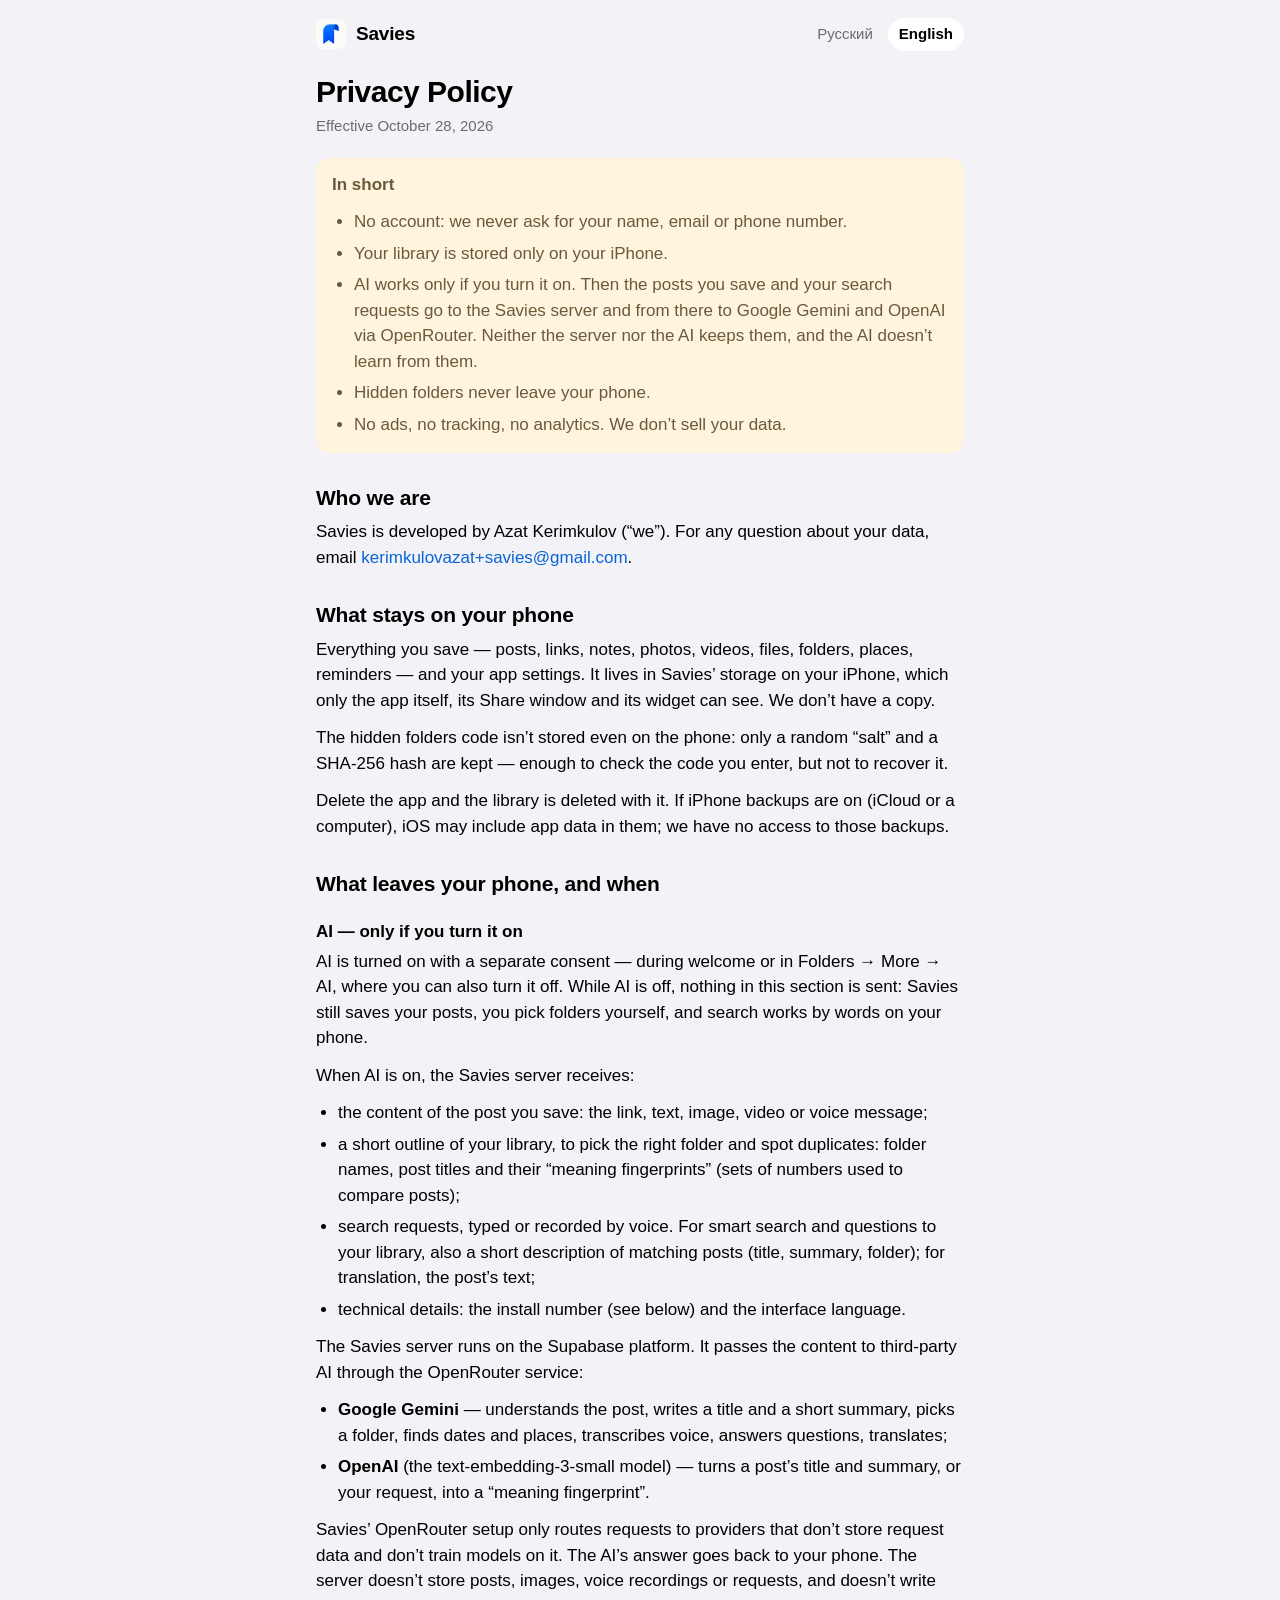
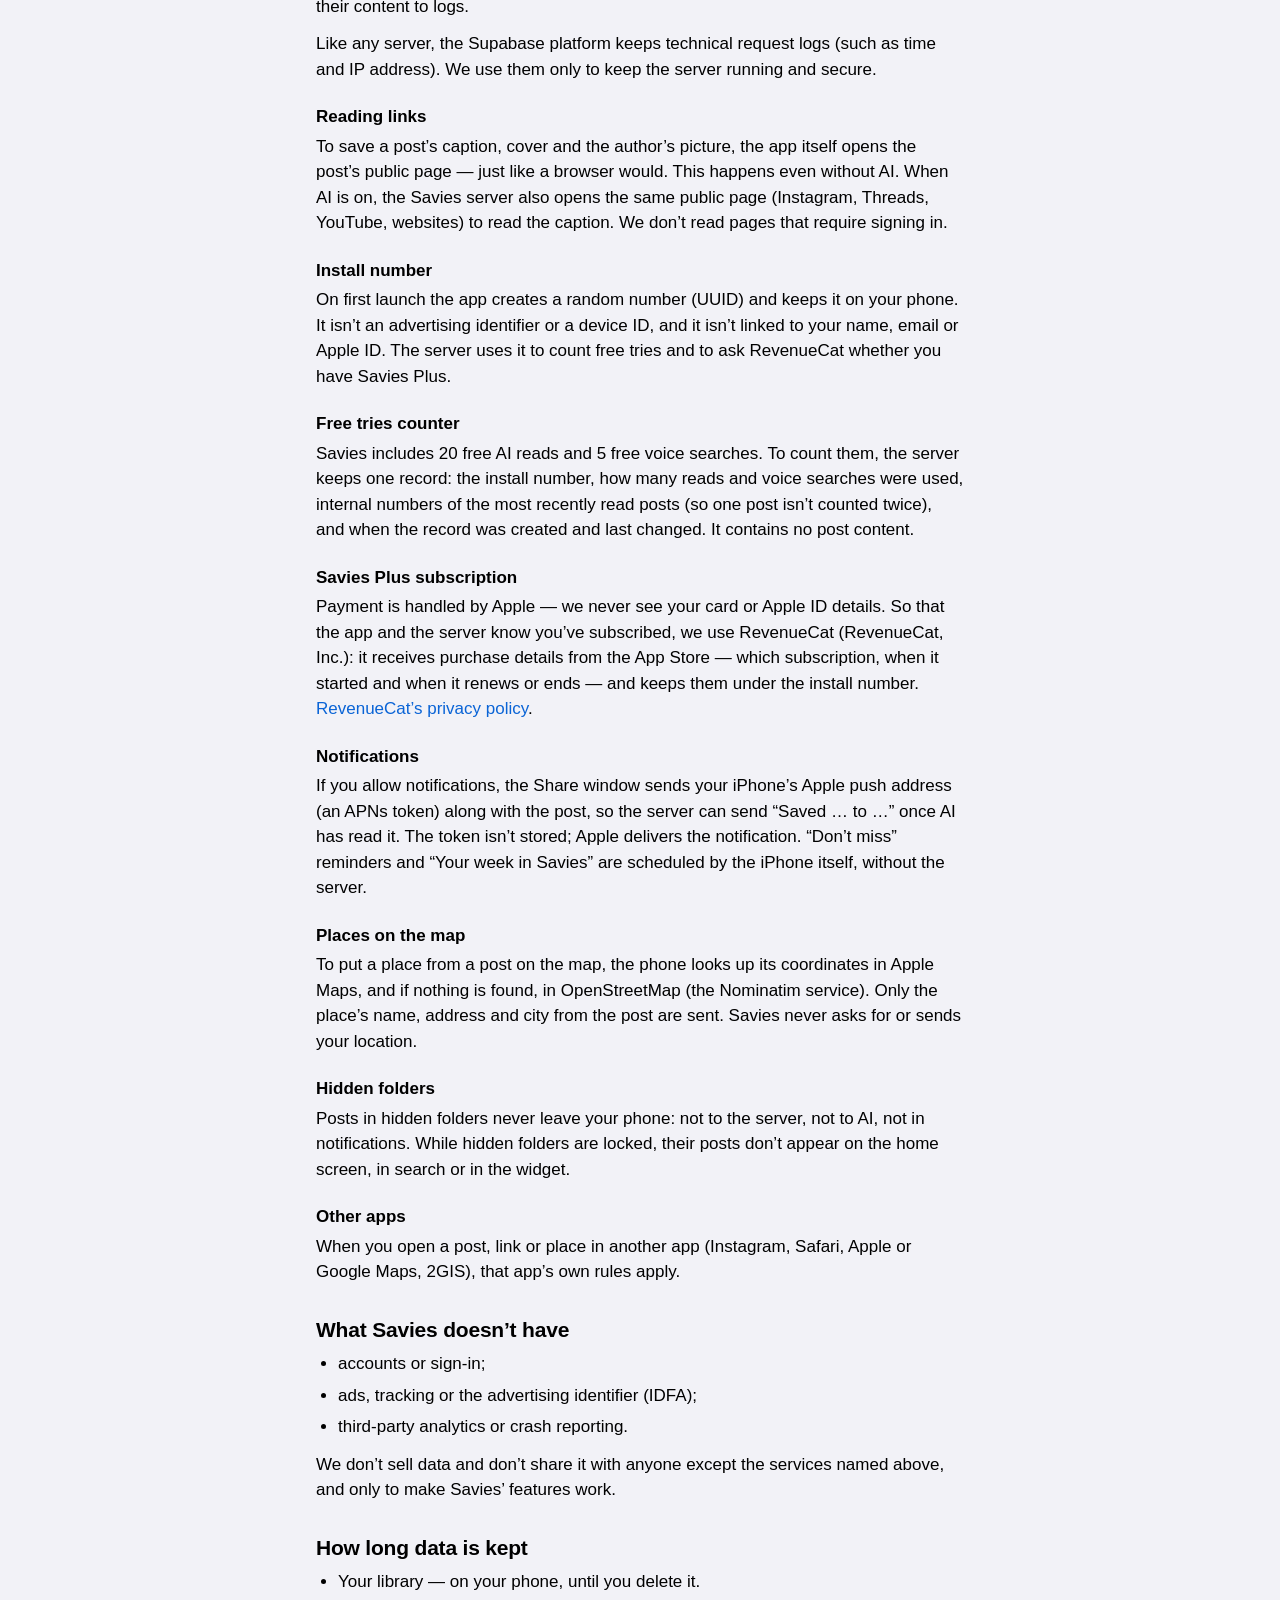
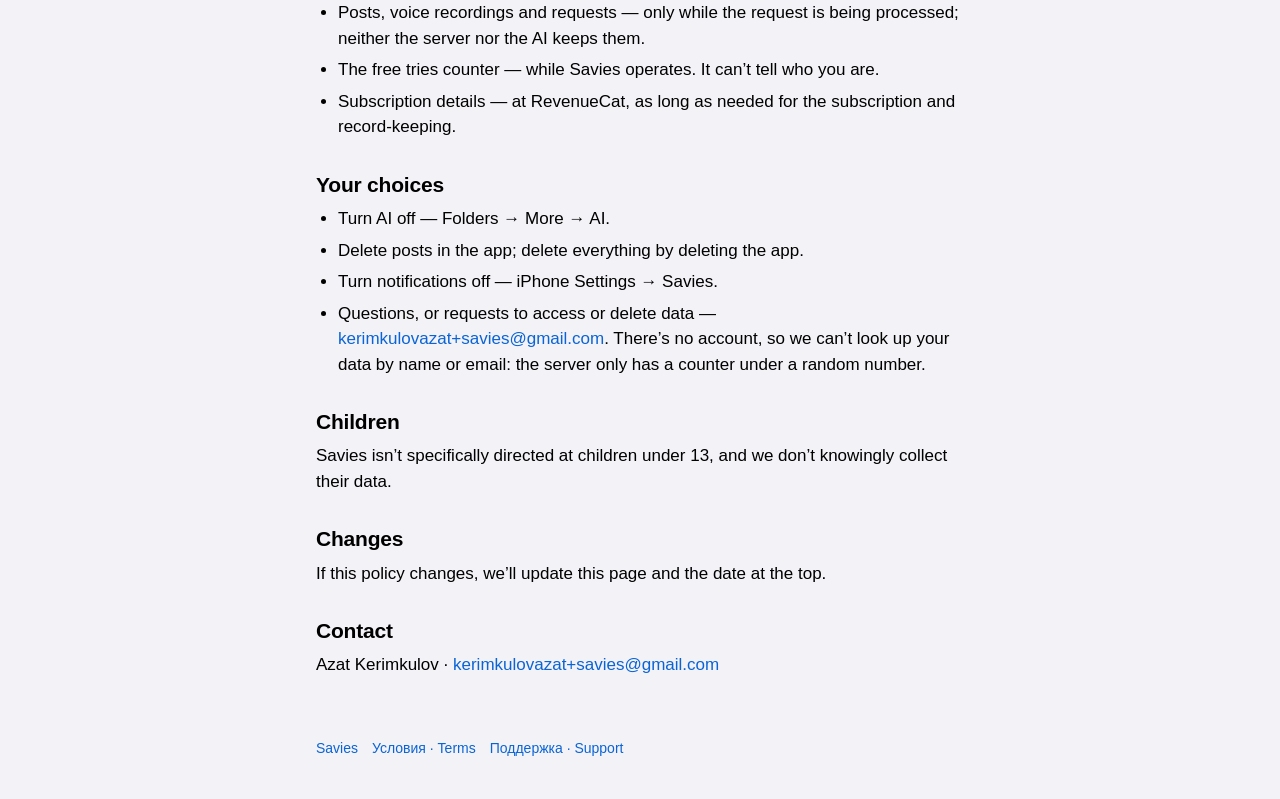
==== privacy.html @ e02dbc36 "Страницы Savies: политика конфиденциальности, условия использования, поддержка Русский и английский " ====
<!doctype html>
<html lang="ru">
<head>
<meta charset="utf-8">
<meta name="viewport" content="width=device-width, initial-scale=1, viewport-fit=cover">
<meta name="color-scheme" content="light dark">
<title>Savies — Политика конфиденциальности · Privacy Policy</title>
<meta name="description" content="Как Savies обращается с вашими данными. How Savies handles your data.">
<link rel="icon" href="icon.png">
<link rel="apple-touch-icon" href="icon.png">
<link rel="stylesheet" href="style.css">
<script>
  // Язык — как в приложении: русский для ru и языков Беларуси и Центральной Азии, остальным английский;
  // #ru или #en в адресе — выбран явно.
  (function () {
    var root = document.documentElement;
    var phone = ((navigator.languages && navigator.languages[0]) || navigator.language || '').slice(0, 2).toLowerCase();
    function pick() {
      var h = location.hash.slice(1);
      return h === 'ru' || h === 'en' ? h : ['ru', 'be', 'kk', 'ky', 'uz', 'tg'].indexOf(phone) >= 0 ? 'ru' : 'en';
    }
    function apply() { var l = pick(); root.setAttribute('data-lang', l); root.lang = l; }
    apply();
    addEventListener('hashchange', function () { apply(); scrollTo(0, 0); });
    // на соседнюю страницу — с тем же языком
    addEventListener('click', function (e) {
      var a = e.target.closest && e.target.closest('a[href*=".html"]');
      if (a) a.setAttribute('href', a.getAttribute('href').split('#')[0] + '#' + root.lang);
    });
  })();
</script>
</head>
<body>
<header class="top">
  <a class="brand" href="index.html"><img src="icon.png" alt="">Savies</a>
  <nav class="langs"><a href="#ru" data-lang="ru">Русский</a><a href="#en" data-lang="en">English</a></nav>
</header>
<main>

<article lang="ru">
  <h1>Политика конфиденциальности</h1>
  <p class="date">Действует с 28 октября 2026 г.</p>

  <div class="summary">
    <p><strong>Коротко</strong></p>
    <ul>
      <li>Аккаунта нет: мы не спрашиваем ни имени, ни почты, ни телефона.</li>
      <li>Ваша библиотека хранится только на вашем iPhone.</li>
      <li>ИИ работает, только если вы его включили. Тогда посты, которые вы сохраняете, и запросы поиска уходят на сервер Savies и оттуда — в ИИ Google Gemini и OpenAI через OpenRouter. Ни сервер, ни ИИ их не хранят, ИИ на них не учится.</li>
      <li>Скрытые папки не покидают телефон никогда.</li>
      <li>Ни рекламы, ни трекинга, ни аналитики. Мы не продаём ваши данные.</li>
    </ul>
  </div>

  <h2>Кто мы</h2>
  <p>Приложение Savies разрабатывает Azat Kerimkulov (дальше — «мы»). По любым вопросам о данных пишите на <a href="mailto:kerimkulovazat%2Bsavies@gmail.com">kerimkulovazat+savies@gmail.com</a>.</p>

  <h2>Что хранится на телефоне</h2>
  <p>Всё, что вы сохраняете, — посты, ссылки, заметки, фото, видео, файлы, папки, места, напоминания — и настройки приложения. Это лежит в памяти Savies на iPhone; её видят только само приложение, его окно «Поделиться» и виджет. Копии у нас нет.</p>
  <p>Код скрытых папок не хранится даже на телефоне: там лежит только случайная «соль» и хеш SHA-256 — по ним можно проверить введённый код, но нельзя узнать его.</p>
  <p>Удалите приложение — удалится и библиотека. Если на iPhone включены резервные копии (в iCloud или на компьютере), iOS может включать в них данные приложений; к этим копиям у нас доступа нет.</p>

  <h2>Что и когда уходит с телефона</h2>

  <h3>ИИ — только если вы его включили</h3>
  <p>ИИ включается отдельным согласием — в приветствии или в «Папки» → «Ещё» → «ИИ»; там же его можно выключить. Пока ИИ выключен, ничего из этого раздела не отправляется: Savies сохраняет посты, папки вы выбираете сами, поиск идёт по словам на телефоне.</p>
  <p>Когда ИИ включён, на сервер Savies отправляются:</p>
  <ul>
    <li>содержимое поста, который вы сохраняете: ссылка, текст, картинка, видео или голосовое сообщение;</li>
    <li>краткий срез библиотеки — чтобы выбрать подходящую папку и заметить повтор: названия папок, названия постов и их «отпечатки смысла» (наборы чисел, по которым посты сравниваются между собой);</li>
    <li>запросы поиска — текстом или записью голоса. Для умного поиска и вопросов к библиотеке — ещё краткое описание подходящих постов (название, суть, папка); для перевода — текст поста;</li>
    <li>служебное: номер установки (о нём ниже) и язык интерфейса.</li>
  </ul>
  <p>Сервер Savies работает на платформе Supabase. Он передаёт содержимое в сторонний ИИ через сервис OpenRouter:</p>
  <ul>
    <li><strong>Google Gemini</strong> — понимает пост, придумывает название и краткую суть, выбирает папку, находит даты и места, расшифровывает голос, отвечает на вопросы, переводит;</li>
    <li><strong>OpenAI</strong> (модель text-embedding-3-small) — превращает название и суть поста или ваш запрос в «отпечаток смысла».</li>
  </ul>
  <p>Для Savies в OpenRouter включено ограничение: запросы получают только провайдеры, которые не сохраняют данные запросов и не обучают на них модели. Ответ ИИ возвращается на телефон. Сервер не хранит посты, картинки, записи голоса и запросы и не пишет их содержимое в журналы.</p>
  <p>Как у любого сервера, у платформы Supabase есть технические журналы обращений (например, время и IP-адрес). Мы используем их только для того, чтобы сервер работал и был защищён.</p>

  <h3>Чтение ссылок</h3>
  <p>Чтобы сохранить подпись, обложку и аватарку автора, приложение само открывает публичную страницу поста по ссылке — так же, как это сделал бы браузер. Это происходит и без ИИ. Когда ИИ включён, ту же публичную страницу (Instagram, Threads, YouTube, сайты) открывает и сервер Savies, чтобы прочитать подпись. Закрытые страницы, требующие входа, мы не читаем.</p>

  <h3>Номер установки</h3>
  <p>При первом запуске приложение создаёт случайный номер (UUID) и хранит его на телефоне. Это не рекламный идентификатор и не номер устройства; он не связан с вашим именем, почтой или Apple ID. По нему сервер считает бесплатные пробы и узнаёт у RevenueCat, есть ли у вас Savies Plus.</p>

  <h3>Счётчик бесплатных проб</h3>
  <p>Бесплатно доступны 20 разборов ИИ и 5 голосовых поисков. Чтобы их считать, сервер хранит одну запись: номер установки, сколько разборов и голосовых поисков потрачено, внутренние номера последних разобранных постов (чтобы не засчитать один пост дважды) и время создания и последнего изменения записи. Содержимого постов там нет.</p>

  <h3>Подписка Savies Plus</h3>
  <p>Оплату проводит Apple — данные вашей карты и Apple ID нам не видны. Чтобы приложение и сервер знали, что подписка оформлена, мы используем сервис RevenueCat (RevenueCat, Inc.): он получает от App Store сведения о покупке — какая подписка, когда оформлена, до какого числа действует — и хранит их под номером установки. <a href="https://www.revenuecat.com/privacy">Политика RevenueCat</a>.</p>

  <h3>Уведомления</h3>
  <p>Если вы разрешили уведомления, окно «Поделиться» отправляет вместе с постом адрес вашего iPhone для уведомлений Apple (токен APNs) — чтобы сервер прислал «Сохранил&nbsp;…&nbsp;в&nbsp;…», когда ИИ разберёт пост. Токен не хранится; уведомление доставляет Apple. Напоминания «Не пропустить» и «Неделя в Savies» ставит сам iPhone, без сервера.</p>

  <h3>Места на карте</h3>
  <p>Чтобы поставить место из поста на карту, телефон ищет его координаты в Apple Картах, а если там не нашлось — в OpenStreetMap (сервис Nominatim). Уходит только название места, адрес и город из поста. Ваше местоположение Savies не запрашивает и не отправляет.</p>

  <h3>Скрытые папки</h3>
  <p>Посты из скрытых папок не уходят с телефона никогда: ни на сервер, ни в ИИ, ни в уведомления. Пока скрытые папки закрыты, их посты не видны на главной, в поиске и в виджете.</p>

  <h3>Другие приложения</h3>
  <p>Когда вы открываете пост, ссылку или место в другом приложении (Instagram, Safari, Apple или Google Карты, 2ГИС), дальше действуют правила этого приложения.</p>

  <h2>Чего в Savies нет</h2>
  <ul>
    <li>аккаунтов и входа;</li>
    <li>рекламы, трекинга и рекламного идентификатора (IDFA);</li>
    <li>сторонней аналитики и сбора отчётов о сбоях.</li>
  </ul>
  <p>Мы не продаём данные и не передаём их никому, кроме сервисов, названных выше, и только для работы функций Savies.</p>

  <h2>Сколько хранится</h2>
  <ul>
    <li>Библиотека — на вашем телефоне, пока вы её не удалите.</li>
    <li>Посты, записи голоса и запросы — только пока обрабатывается запрос; ни сервер, ни ИИ их не сохраняют.</li>
    <li>Счётчик проб — пока работает Savies. По нему нельзя понять, кто вы.</li>
    <li>Сведения о подписке — в RevenueCat, пока они нужны для подписки и учёта.</li>
  </ul>

  <h2>Ваш выбор</h2>
  <ul>
    <li>Выключить ИИ — «Папки» → «Ещё» → «ИИ».</li>
    <li>Удалить посты — в приложении; удалить всё — удалить приложение.</li>
    <li>Отказаться от уведомлений — в «Настройках» iPhone → Savies.</li>
    <li>Вопросы, запросы на доступ к данным или их удаление — на <a href="mailto:kerimkulovazat%2Bsavies@gmail.com">kerimkulovazat+savies@gmail.com</a>. Аккаунта нет, поэтому найти ваши данные по имени или почте мы не можем: на сервере есть только счётчик под случайным номером.</li>
  </ul>

  <h2>Дети</h2>
  <p>Savies не предназначен специально для детей младше 13 лет, и мы сознательно не собираем их данные.</p>

  <h2>Изменения</h2>
  <p>Если политика изменится, мы обновим эту страницу и дату в её начале.</p>

  <h2>Контакты</h2>
  <p>Azat Kerimkulov · <a href="mailto:kerimkulovazat%2Bsavies@gmail.com">kerimkulovazat+savies@gmail.com</a></p>
</article>

<article lang="en">
  <h1>Privacy Policy</h1>
  <p class="date">Effective October 28, 2026</p>

  <div class="summary">
    <p><strong>In short</strong></p>
    <ul>
      <li>No account: we never ask for your name, email or phone number.</li>
      <li>Your library is stored only on your iPhone.</li>
      <li>AI works only if you turn it on. Then the posts you save and your search requests go to the Savies server and from there to Google Gemini and OpenAI via OpenRouter. Neither the server nor the AI keeps them, and the AI doesn’t learn from them.</li>
      <li>Hidden folders never leave your phone.</li>
      <li>No ads, no tracking, no analytics. We don’t sell your data.</li>
    </ul>
  </div>

  <h2>Who we are</h2>
  <p>Savies is developed by Azat Kerimkulov (“we”). For any question about your data, email <a href="mailto:kerimkulovazat%2Bsavies@gmail.com">kerimkulovazat+savies@gmail.com</a>.</p>

  <h2>What stays on your phone</h2>
  <p>Everything you save — posts, links, notes, photos, videos, files, folders, places, reminders — and your app settings. It lives in Savies’ storage on your iPhone, which only the app itself, its Share window and its widget can see. We don’t have a copy.</p>
  <p>The hidden folders code isn’t stored even on the phone: only a random “salt” and a SHA-256 hash are kept — enough to check the code you enter, but not to recover it.</p>
  <p>Delete the app and the library is deleted with it. If iPhone backups are on (iCloud or a computer), iOS may include app data in them; we have no access to those backups.</p>

  <h2>What leaves your phone, and when</h2>

  <h3>AI — only if you turn it on</h3>
  <p>AI is turned on with a separate consent — during welcome or in Folders → More → AI, where you can also turn it off. While AI is off, nothing in this section is sent: Savies still saves your posts, you pick folders yourself, and search works by words on your phone.</p>
  <p>When AI is on, the Savies server receives:</p>
  <ul>
    <li>the content of the post you save: the link, text, image, video or voice message;</li>
    <li>a short outline of your library, to pick the right folder and spot duplicates: folder names, post titles and their “meaning fingerprints” (sets of numbers used to compare posts);</li>
    <li>search requests, typed or recorded by voice. For smart search and questions to your library, also a short description of matching posts (title, summary, folder); for translation, the post’s text;</li>
    <li>technical details: the install number (see below) and the interface language.</li>
  </ul>
  <p>The Savies server runs on the Supabase platform. It passes the content to third-party AI through the OpenRouter service:</p>
  <ul>
    <li><strong>Google Gemini</strong> — understands the post, writes a title and a short summary, picks a folder, finds dates and places, transcribes voice, answers questions, translates;</li>
    <li><strong>OpenAI</strong> (the text-embedding-3-small model) — turns a post’s title and summary, or your request, into a “meaning fingerprint”.</li>
  </ul>
  <p>Savies’ OpenRouter setup only routes requests to providers that don’t store request data and don’t train models on it. The AI’s answer goes back to your phone. The server doesn’t store posts, images, voice recordings or requests, and doesn’t write their content to logs.</p>
  <p>Like any server, the Supabase platform keeps technical request logs (such as time and IP address). We use them only to keep the server running and secure.</p>

  <h3>Reading links</h3>
  <p>To save a post’s caption, cover and the author’s picture, the app itself opens the post’s public page — just like a browser would. This happens even without AI. When AI is on, the Savies server also opens the same public page (Instagram, Threads, YouTube, websites) to read the caption. We don’t read pages that require signing in.</p>

  <h3>Install number</h3>
  <p>On first launch the app creates a random number (UUID) and keeps it on your phone. It isn’t an advertising identifier or a device ID, and it isn’t linked to your name, email or Apple ID. The server uses it to count free tries and to ask RevenueCat whether you have Savies Plus.</p>

  <h3>Free tries counter</h3>
  <p>Savies includes 20 free AI reads and 5 free voice searches. To count them, the server keeps one record: the install number, how many reads and voice searches were used, internal numbers of the most recently read posts (so one post isn’t counted twice), and when the record was created and last changed. It contains no post content.</p>

  <h3>Savies Plus subscription</h3>
  <p>Payment is handled by Apple — we never see your card or Apple ID details. So that the app and the server know you’ve subscribed, we use RevenueCat (RevenueCat, Inc.): it receives purchase details from the App Store — which subscription, when it started and when it renews or ends — and keeps them under the install number. <a href="https://www.revenuecat.com/privacy">RevenueCat’s privacy policy</a>.</p>

  <h3>Notifications</h3>
  <p>If you allow notifications, the Share window sends your iPhone’s Apple push address (an APNs token) along with the post, so the server can send “Saved&nbsp;…&nbsp;to&nbsp;…” once AI has read it. The token isn’t stored; Apple delivers the notification. “Don’t miss” reminders and “Your week in Savies” are scheduled by the iPhone itself, without the server.</p>

  <h3>Places on the map</h3>
  <p>To put a place from a post on the map, the phone looks up its coordinates in Apple Maps, and if nothing is found, in OpenStreetMap (the Nominatim service). Only the place’s name, address and city from the post are sent. Savies never asks for or sends your location.</p>

  <h3>Hidden folders</h3>
  <p>Posts in hidden folders never leave your phone: not to the server, not to AI, not in notifications. While hidden folders are locked, their posts don’t appear on the home screen, in search or in the widget.</p>

  <h3>Other apps</h3>
  <p>When you open a post, link or place in another app (Instagram, Safari, Apple or Google Maps, 2GIS), that app’s own rules apply.</p>

  <h2>What Savies doesn’t have</h2>
  <ul>
    <li>accounts or sign-in;</li>
    <li>ads, tracking or the advertising identifier (IDFA);</li>
    <li>third-party analytics or crash reporting.</li>
  </ul>
  <p>We don’t sell data and don’t share it with anyone except the services named above, and only to make Savies’ features work.</p>

  <h2>How long data is kept</h2>
  <ul>
    <li>Your library — on your phone, until you delete it.</li>
    <li>Posts, voice recordings and requests — only while the request is being processed; neither the server nor the AI keeps them.</li>
    <li>The free tries counter — while Savies operates. It can’t tell who you are.</li>
    <li>Subscription details — at RevenueCat, as long as needed for the subscription and record-keeping.</li>
  </ul>

  <h2>Your choices</h2>
  <ul>
    <li>Turn AI off — Folders → More → AI.</li>
    <li>Delete posts in the app; delete everything by deleting the app.</li>
    <li>Turn notifications off — iPhone Settings → Savies.</li>
    <li>Questions, or requests to access or delete data — <a href="mailto:kerimkulovazat%2Bsavies@gmail.com">kerimkulovazat+savies@gmail.com</a>. There’s no account, so we can’t look up your data by name or email: the server only has a counter under a random number.</li>
  </ul>

  <h2>Children</h2>
  <p>Savies isn’t specifically directed at children under 13, and we don’t knowingly collect their data.</p>

  <h2>Changes</h2>
  <p>If this policy changes, we’ll update this page and the date at the top.</p>

  <h2>Contact</h2>
  <p>Azat Kerimkulov · <a href="mailto:kerimkulovazat%2Bsavies@gmail.com">kerimkulovazat+savies@gmail.com</a></p>
</article>

</main>
<footer>
  <a href="index.html">Savies</a><a href="terms.html">Условия · Terms</a><a href="support.html">Поддержка · Support</a>
</footer>
</body>
</html>
---- style.css ----
/* Страницы Savies: политика, условия, поддержка. Цвета — как в приложении (lib/ui/theme.dart),
   тема — по системе, ширина — под телефон. Без внешних шрифтов и скриптов. */
:root {
  color-scheme: light dark;
  --bg: #F2F2F7;
  --card: #FFFFFF;
  --text: #000000;
  --secondary: #6C6C70;
  --separator: #E5E5EA;
  --accent: #0A64D6;
  --warm: #FFF4DE;
  --warm-text: #6B5A3A;
}

@media (prefers-color-scheme: dark) {
  :root {
    --bg: #18191B;
    --card: #242528;
    --text: #F2F2F3;
    --secondary: #9C9EA3;
    --separator: #3A3C40;
    --accent: #4C9BFF;
    --warm: #3A3122;
    --warm-text: #E6CFA2;
  }
}

* { box-sizing: border-box; }

html { -webkit-text-size-adjust: 100%; }

body {
  margin: 0;
  background: var(--bg);
  color: var(--text);
  font: 17px/1.5 -apple-system, BlinkMacSystemFont, "SF Pro Text", "Segoe UI", Roboto, "Helvetica Neue", Arial, sans-serif;
  padding: env(safe-area-inset-top) env(safe-area-inset-right) env(safe-area-inset-bottom) env(safe-area-inset-left);
}

a { color: var(--accent); text-decoration: none; }
a:hover { text-decoration: underline; }

.top {
  max-width: 680px;
  margin: 0 auto;
  padding: 18px 16px 6px;
  display: flex;
  align-items: center;
  justify-content: space-between;
  gap: 12px;
}

.brand {
  display: flex;
  align-items: center;
  gap: 10px;
  color: var(--text);
  font-weight: 700;
  font-size: 19px;
  letter-spacing: -0.2px;
}
.brand:hover { text-decoration: none; }
.brand img { width: 30px; height: 30px; border-radius: 7px; }

.langs { display: flex; gap: 4px; font-size: 15px; }
.langs a {
  padding: 5px 11px;
  border-radius: 999px;
  color: var(--secondary);
}
.langs a:hover { text-decoration: none; }
html[data-lang="ru"] .langs a[data-lang="ru"],
html[data-lang="en"] .langs a[data-lang="en"] {
  background: var(--card);
  color: var(--text);
  font-weight: 600;
}

/* язык выбирает скрипт в <head> (как в приложении — по языку телефона); без скрипта видны оба */
html[data-lang="ru"] article[lang="en"],
html[data-lang="en"] article[lang="ru"] { display: none; }

main {
  max-width: 680px;
  margin: 0 auto;
  padding: 0 16px 48px;
}

article + article {
  margin-top: 40px;
  padding-top: 24px;
  border-top: 1px solid var(--separator);
}
html[data-lang] article + article { margin-top: 0; padding-top: 0; border-top: 0; }

h1 {
  font-size: 30px;
  line-height: 1.15;
  letter-spacing: -0.5px;
  margin: 18px 0 6px;
}

h2 {
  font-size: 21px;
  line-height: 1.25;
  letter-spacing: -0.2px;
  margin: 32px 0 8px;
}

h3 {
  font-size: 17px;
  margin: 22px 0 4px;
}

p, ul, ol { margin: 0 0 12px; }
ul, ol { padding-left: 22px; }
li { margin-bottom: 6px; }

.date { color: var(--secondary); font-size: 15px; margin-bottom: 20px; }

.summary {
  background: var(--warm);
  color: var(--warm-text);
  border-radius: 14px;
  padding: 14px 16px 4px;
  margin: 16px 0 8px;
}
.summary strong { color: inherit; }

.card {
  background: var(--card);
  border-radius: 14px;
  padding: 4px 16px;
  margin: 12px 0;
}

details {
  border-bottom: 1px solid var(--separator);
  padding: 12px 0;
}
details:last-child { border-bottom: 0; }
summary {
  cursor: pointer;
  font-weight: 600;
  list-style: none;
}
summary::-webkit-details-marker { display: none; }
summary::after { content: "+"; float: right; color: var(--secondary); font-weight: 400; }
details[open] summary::after { content: "−"; }
details > :not(summary) { margin-top: 8px; }

.links { list-style: none; padding: 0; }
.links li { margin: 0; border-bottom: 1px solid var(--separator); }
.links li:last-child { border-bottom: 0; }
.links a { display: block; padding: 14px 0; font-size: 18px; }
.links small { display: block; color: var(--secondary); font-size: 14px; margin-top: 2px; }

code {
  font: 0.9em ui-monospace, SFMono-Regular, Menlo, monospace;
  background: var(--card);
  border-radius: 5px;
  padding: 1px 5px;
}

.muted { color: var(--secondary); font-size: 15px; }

footer {
  max-width: 680px;
  margin: 0 auto;
  padding: 0 16px 40px;
  color: var(--secondary);
  font-size: 14px;
}
footer a { margin-right: 14px; }
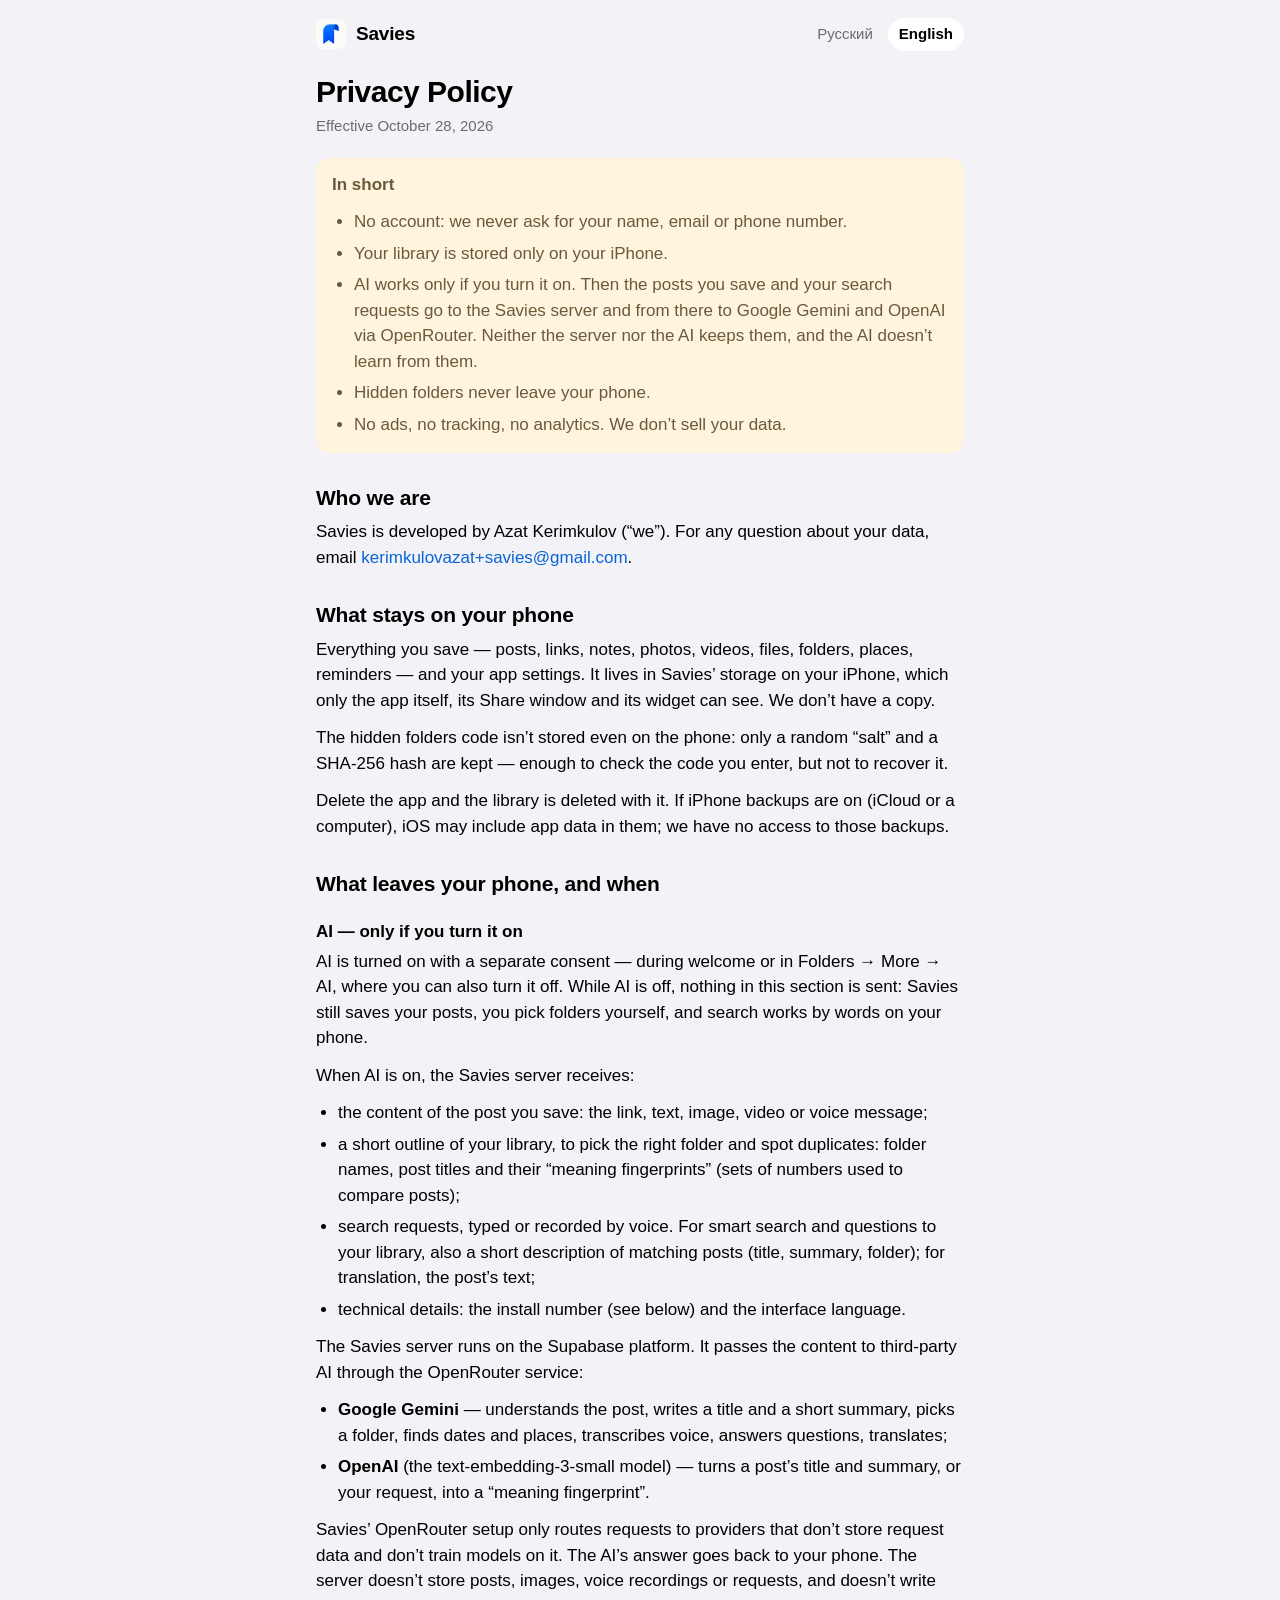
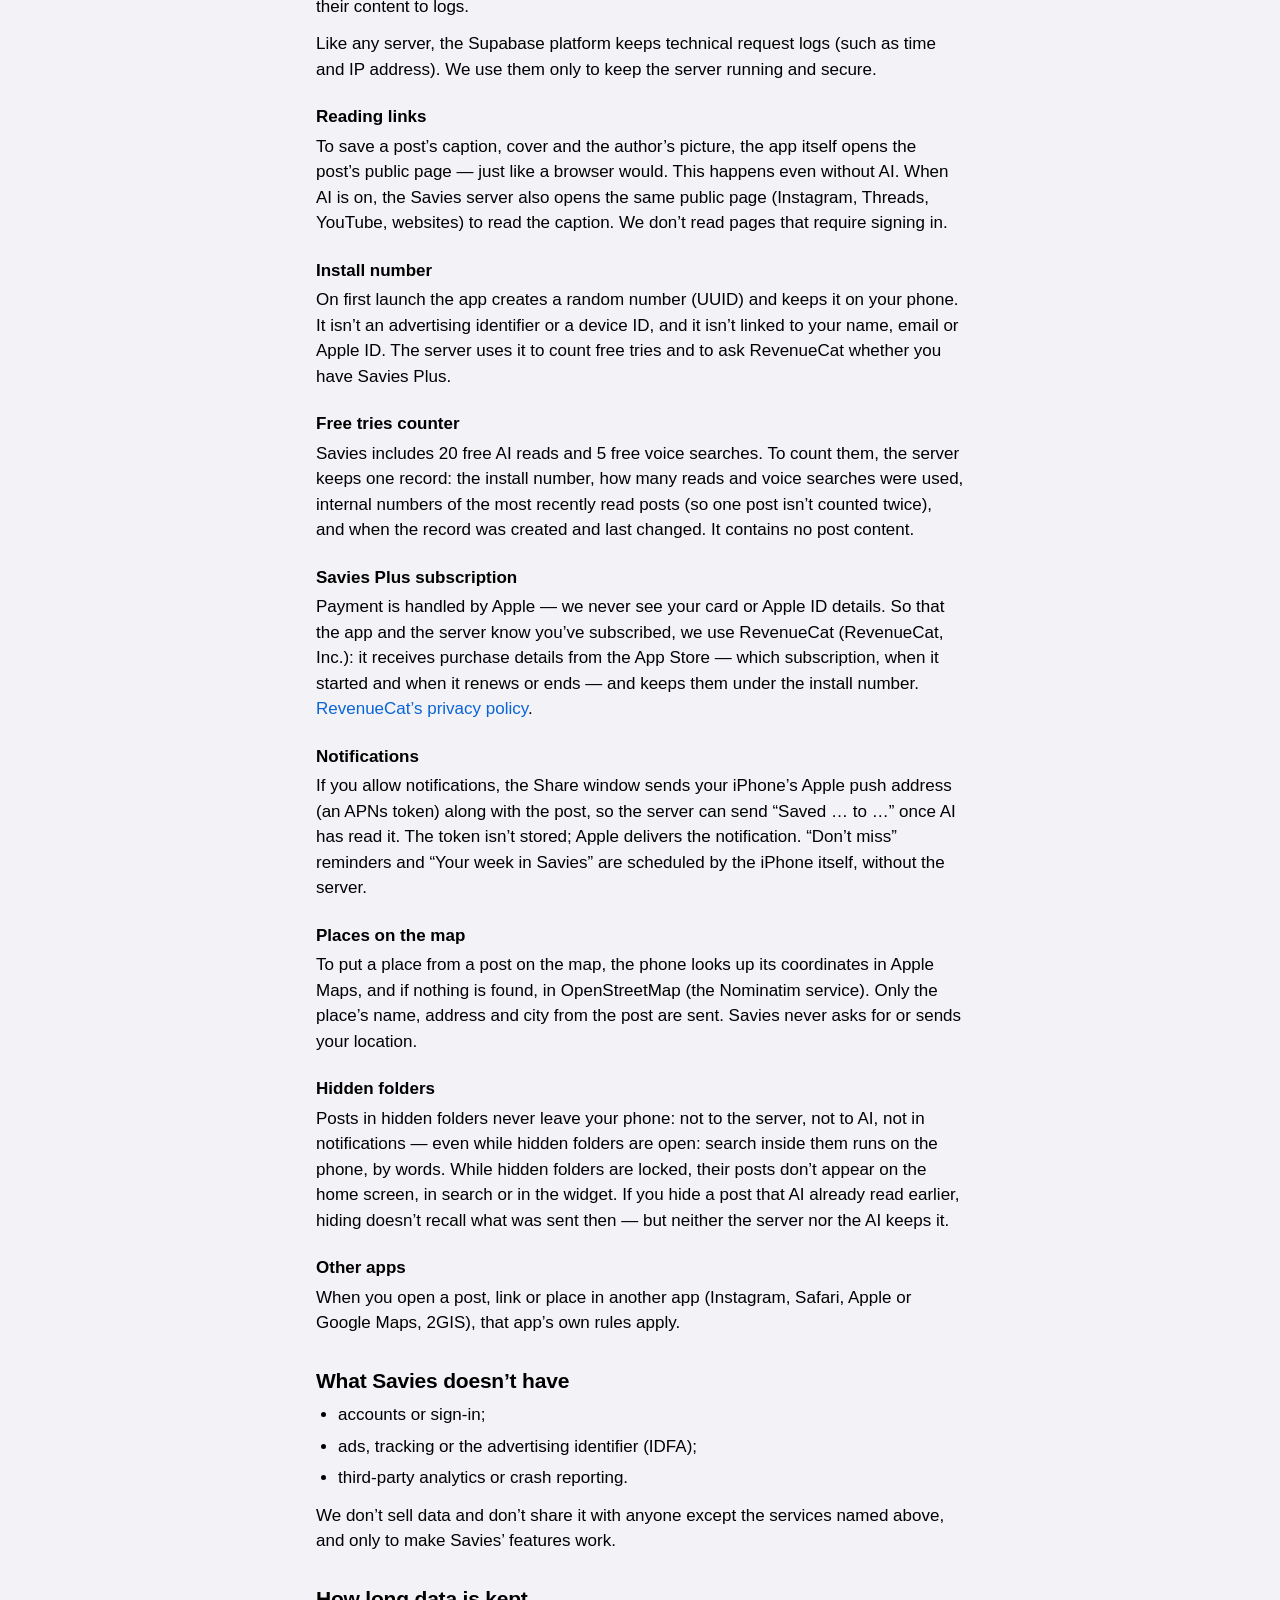
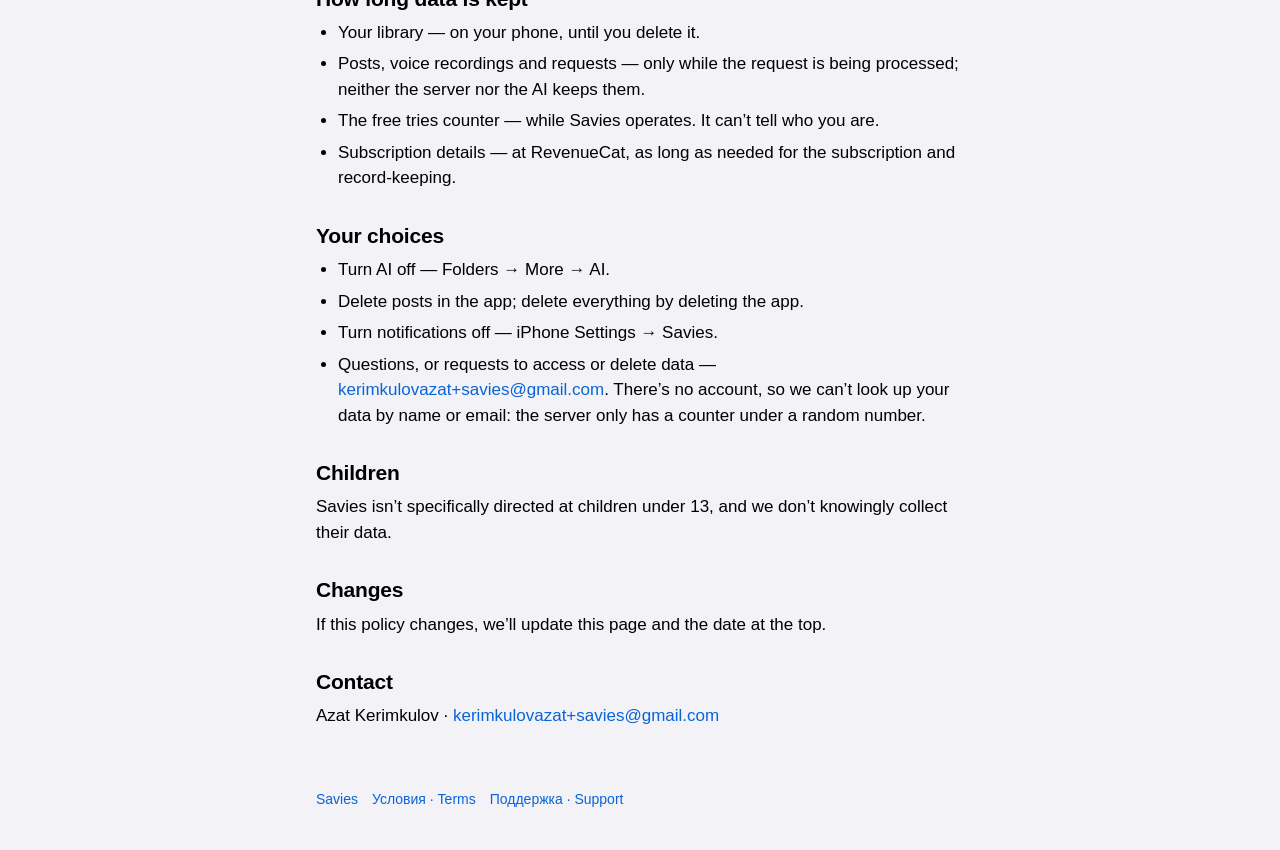
==== commit 90c79ad3: "Политика: скрытые папки не уходят в ИИ и открытыми; скрытие не отзывает отправленное раньше Co-Autho" ====
--- a/privacy.html
+++ b/privacy.html
@@ -98,7 +98,7 @@
   <p>Чтобы поставить место из поста на карту, телефон ищет его координаты в Apple Картах, а если там не нашлось — в OpenStreetMap (сервис Nominatim). Уходит только название места, адрес и город из поста. Ваше местоположение Savies не запрашивает и не отправляет.</p>
 
   <h3>Скрытые папки</h3>
-  <p>Посты из скрытых папок не уходят с телефона никогда: ни на сервер, ни в ИИ, ни в уведомления. Пока скрытые папки закрыты, их посты не видны на главной, в поиске и в виджете.</p>
+  <p>Посты из скрытых папок не уходят с телефона никогда: ни на сервер, ни в ИИ, ни в уведомления — и когда скрытые папки открыты, тоже: поиск внутри них идёт по словам на телефоне. Пока скрытые папки закрыты, их посты не видны на главной, в поиске и в виджете. Если вы скрываете пост, который раньше уже разбирал ИИ, скрытие не отзывает то, что ушло тогда, — но ни сервер, ни ИИ этого и не хранят.</p>
 
   <h3>Другие приложения</h3>
   <p>Когда вы открываете пост, ссылку или место в другом приложении (Instagram, Safari, Apple или Google Карты, 2ГИС), дальше действуют правила этого приложения.</p>
@@ -198,7 +198,7 @@
   <p>To put a place from a post on the map, the phone looks up its coordinates in Apple Maps, and if nothing is found, in OpenStreetMap (the Nominatim service). Only the place’s name, address and city from the post are sent. Savies never asks for or sends your location.</p>
 
   <h3>Hidden folders</h3>
-  <p>Posts in hidden folders never leave your phone: not to the server, not to AI, not in notifications. While hidden folders are locked, their posts don’t appear on the home screen, in search or in the widget.</p>
+  <p>Posts in hidden folders never leave your phone: not to the server, not to AI, not in notifications — even while hidden folders are open: search inside them runs on the phone, by words. While hidden folders are locked, their posts don’t appear on the home screen, in search or in the widget. If you hide a post that AI already read earlier, hiding doesn’t recall what was sent then — but neither the server nor the AI keeps it.</p>
 
   <h3>Other apps</h3>
   <p>When you open a post, link or place in another app (Instagram, Safari, Apple or Google Maps, 2GIS), that app’s own rules apply.</p>
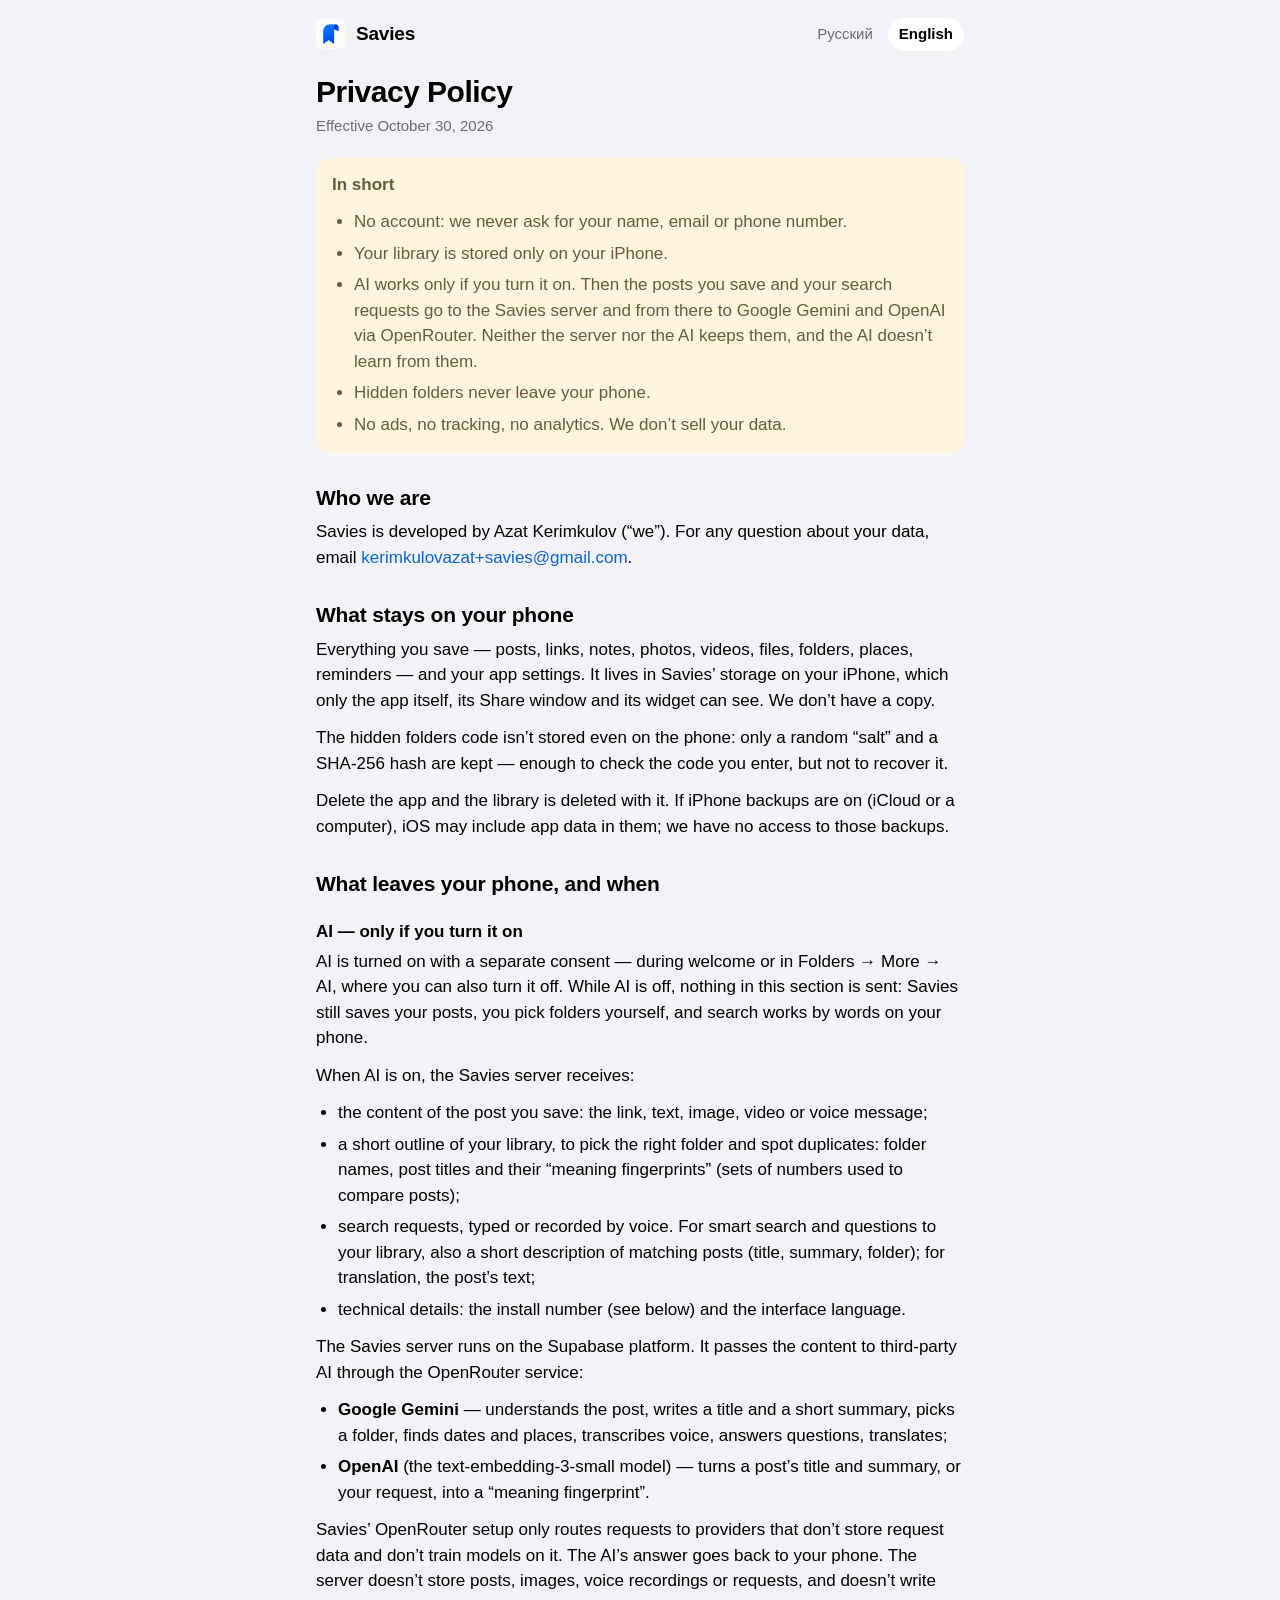
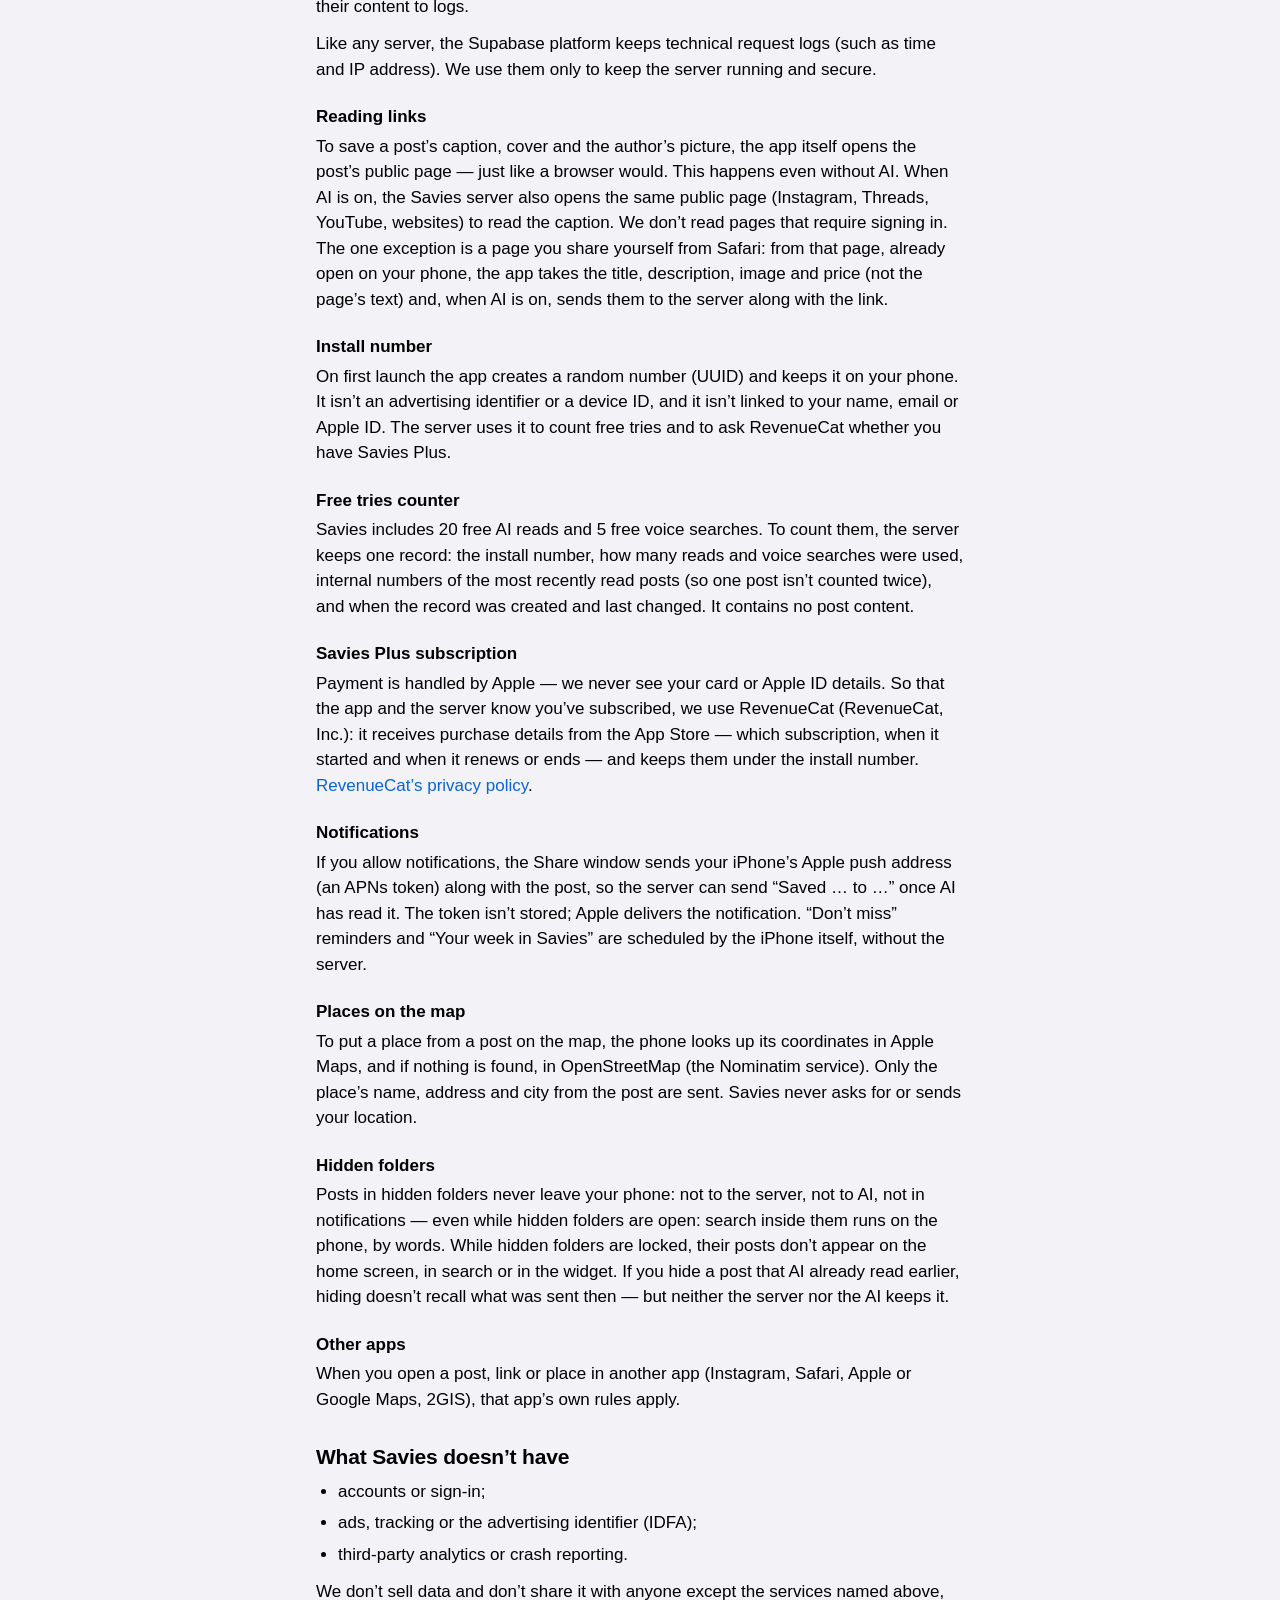
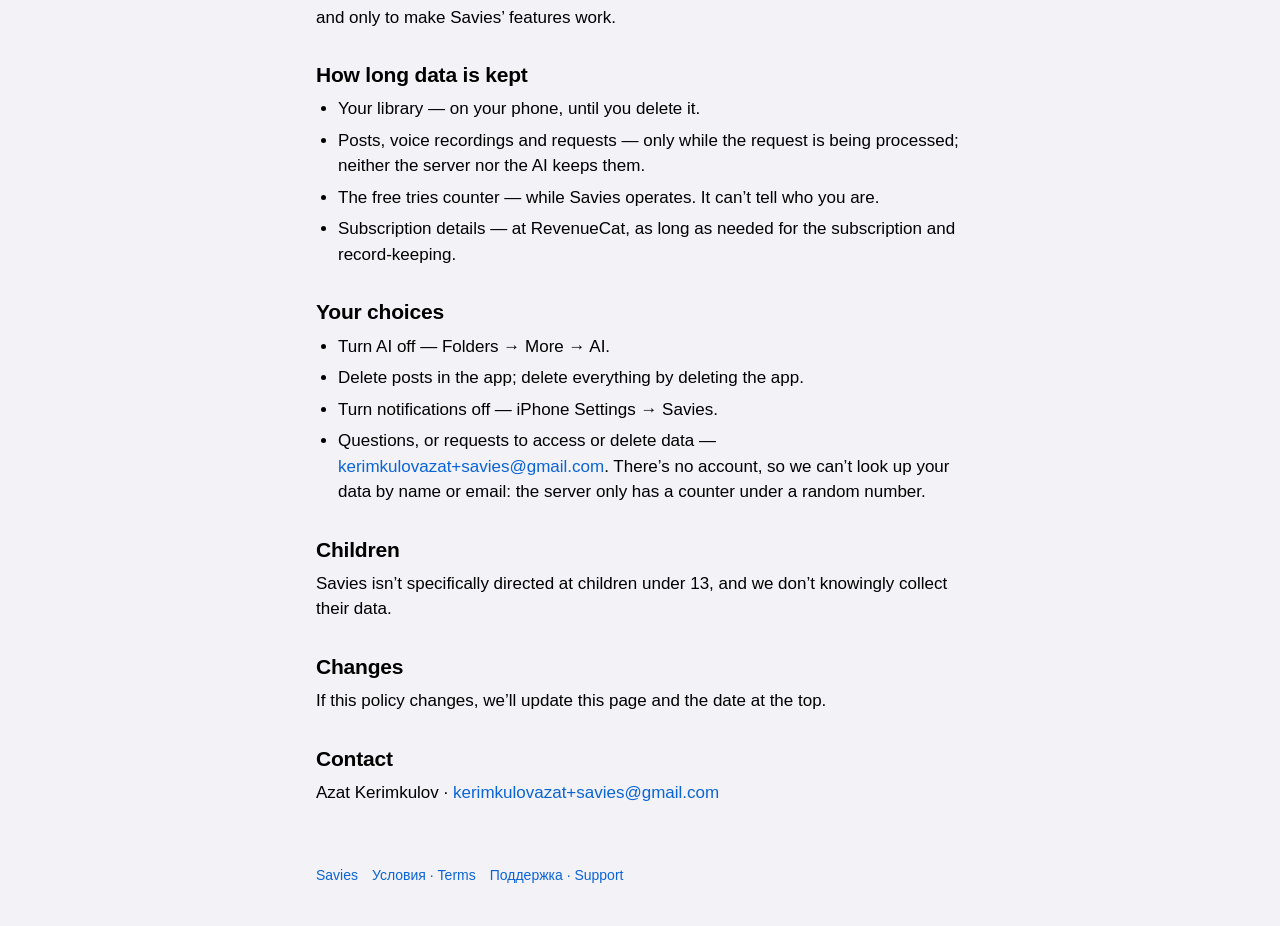
==== commit 97cabcb1: "Политика: что берём со страницы при «Поделиться» из Safari Co-Authored-By: Claude Opus 5.5 <noreply@" ====
--- a/privacy.html
+++ b/privacy.html
@@ -39,7 +39,7 @@
 
 <article lang="ru">
   <h1>Политика конфиденциальности</h1>
-  <p class="date">Действует с 28 октября 2026 г.</p>
+  <p class="date">Действует с 30 октября 2026 г.</p>
 
   <div class="summary">
     <p><strong>Коротко</strong></p>
@@ -80,7 +80,7 @@
   <p>Как у любого сервера, у платформы Supabase есть технические журналы обращений (например, время и IP-адрес). Мы используем их только для того, чтобы сервер работал и был защищён.</p>
 
   <h3>Чтение ссылок</h3>
-  <p>Чтобы сохранить подпись, обложку и аватарку автора, приложение само открывает публичную страницу поста по ссылке — так же, как это сделал бы браузер. Это происходит и без ИИ. Когда ИИ включён, ту же публичную страницу (Instagram, Threads, YouTube, сайты) открывает и сервер Savies, чтобы прочитать подпись. Закрытые страницы, требующие входа, мы не читаем.</p>
+  <p>Чтобы сохранить подпись, обложку и аватарку автора, приложение само открывает публичную страницу поста по ссылке — так же, как это сделал бы браузер. Это происходит и без ИИ. Когда ИИ включён, ту же публичную страницу (Instagram, Threads, YouTube, сайты) открывает и сервер Savies, чтобы прочитать подпись. Закрытые страницы, требующие входа, мы не читаем. Исключение — страница, которой вы сами поделились из Safari: с неё, уже открытой у вас, приложение берёт название, описание, картинку и цену (сам текст страницы не читаем) и, если ИИ включён, передаёт их на сервер вместе со ссылкой.</p>
 
   <h3>Номер установки</h3>
   <p>При первом запуске приложение создаёт случайный номер (UUID) и хранит его на телефоне. Это не рекламный идентификатор и не номер устройства; он не связан с вашим именем, почтой или Apple ID. По нему сервер считает бесплатные пробы и узнаёт у RevenueCat, есть ли у вас Savies Plus.</p>
@@ -139,7 +139,7 @@
 
 <article lang="en">
   <h1>Privacy Policy</h1>
-  <p class="date">Effective October 28, 2026</p>
+  <p class="date">Effective October 30, 2026</p>
 
   <div class="summary">
     <p><strong>In short</strong></p>
@@ -180,7 +180,7 @@
   <p>Like any server, the Supabase platform keeps technical request logs (such as time and IP address). We use them only to keep the server running and secure.</p>
 
   <h3>Reading links</h3>
-  <p>To save a post’s caption, cover and the author’s picture, the app itself opens the post’s public page — just like a browser would. This happens even without AI. When AI is on, the Savies server also opens the same public page (Instagram, Threads, YouTube, websites) to read the caption. We don’t read pages that require signing in.</p>
+  <p>To save a post’s caption, cover and the author’s picture, the app itself opens the post’s public page — just like a browser would. This happens even without AI. When AI is on, the Savies server also opens the same public page (Instagram, Threads, YouTube, websites) to read the caption. We don’t read pages that require signing in. The one exception is a page you share yourself from Safari: from that page, already open on your phone, the app takes the title, description, image and price (not the page’s text) and, when AI is on, sends them to the server along with the link.</p>
 
   <h3>Install number</h3>
   <p>On first launch the app creates a random number (UUID) and keeps it on your phone. It isn’t an advertising identifier or a device ID, and it isn’t linked to your name, email or Apple ID. The server uses it to count free tries and to ask RevenueCat whether you have Savies Plus.</p>
